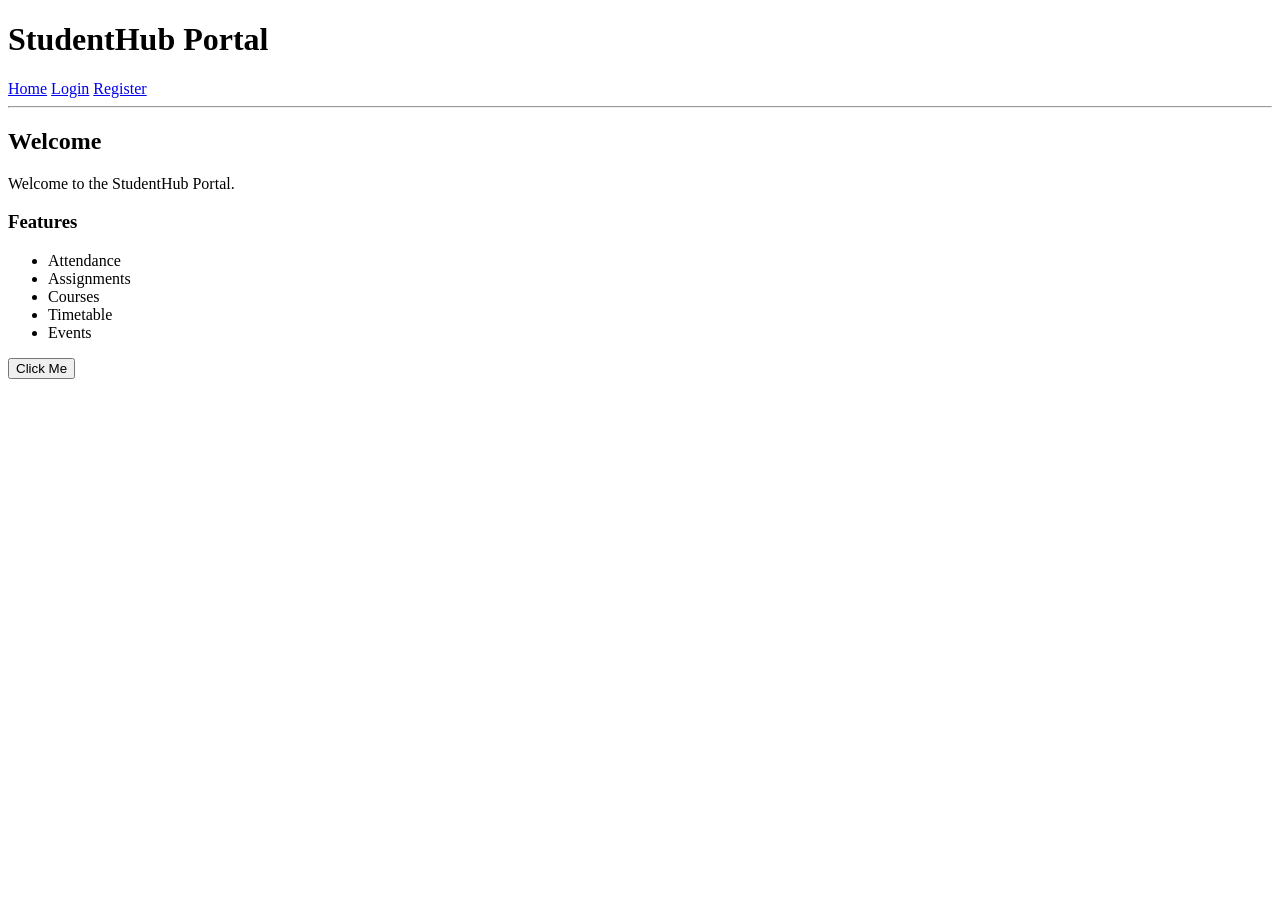
==== pages/index.html @ 300df367 "Add StudentHub project files" ====
<!DOCTYPE html>
<html>
<head>
    <title>StudentHub</title>
    <link rel="stylesheet" href="style.css">
</head>
<body>

<h1>StudentHub Portal</h1>

<nav>
    <a href="index.html">Home</a>
    <a href="login.html">Login</a>
    <a href="register.html">Register</a>
</nav>

<hr>

<h2>Welcome</h2>

<p>Welcome to the StudentHub Portal.</p>

<h3>Features</h3>

<ul>
    <li>Attendance</li>
    <li>Assignments</li>
    <li>Courses</li>
    <li>Timetable</li>
    <li>Events</li>
</ul>

<button onclick="showMessage()">Click Me</button>

<script src="script.js"></script>

</body>
</html>
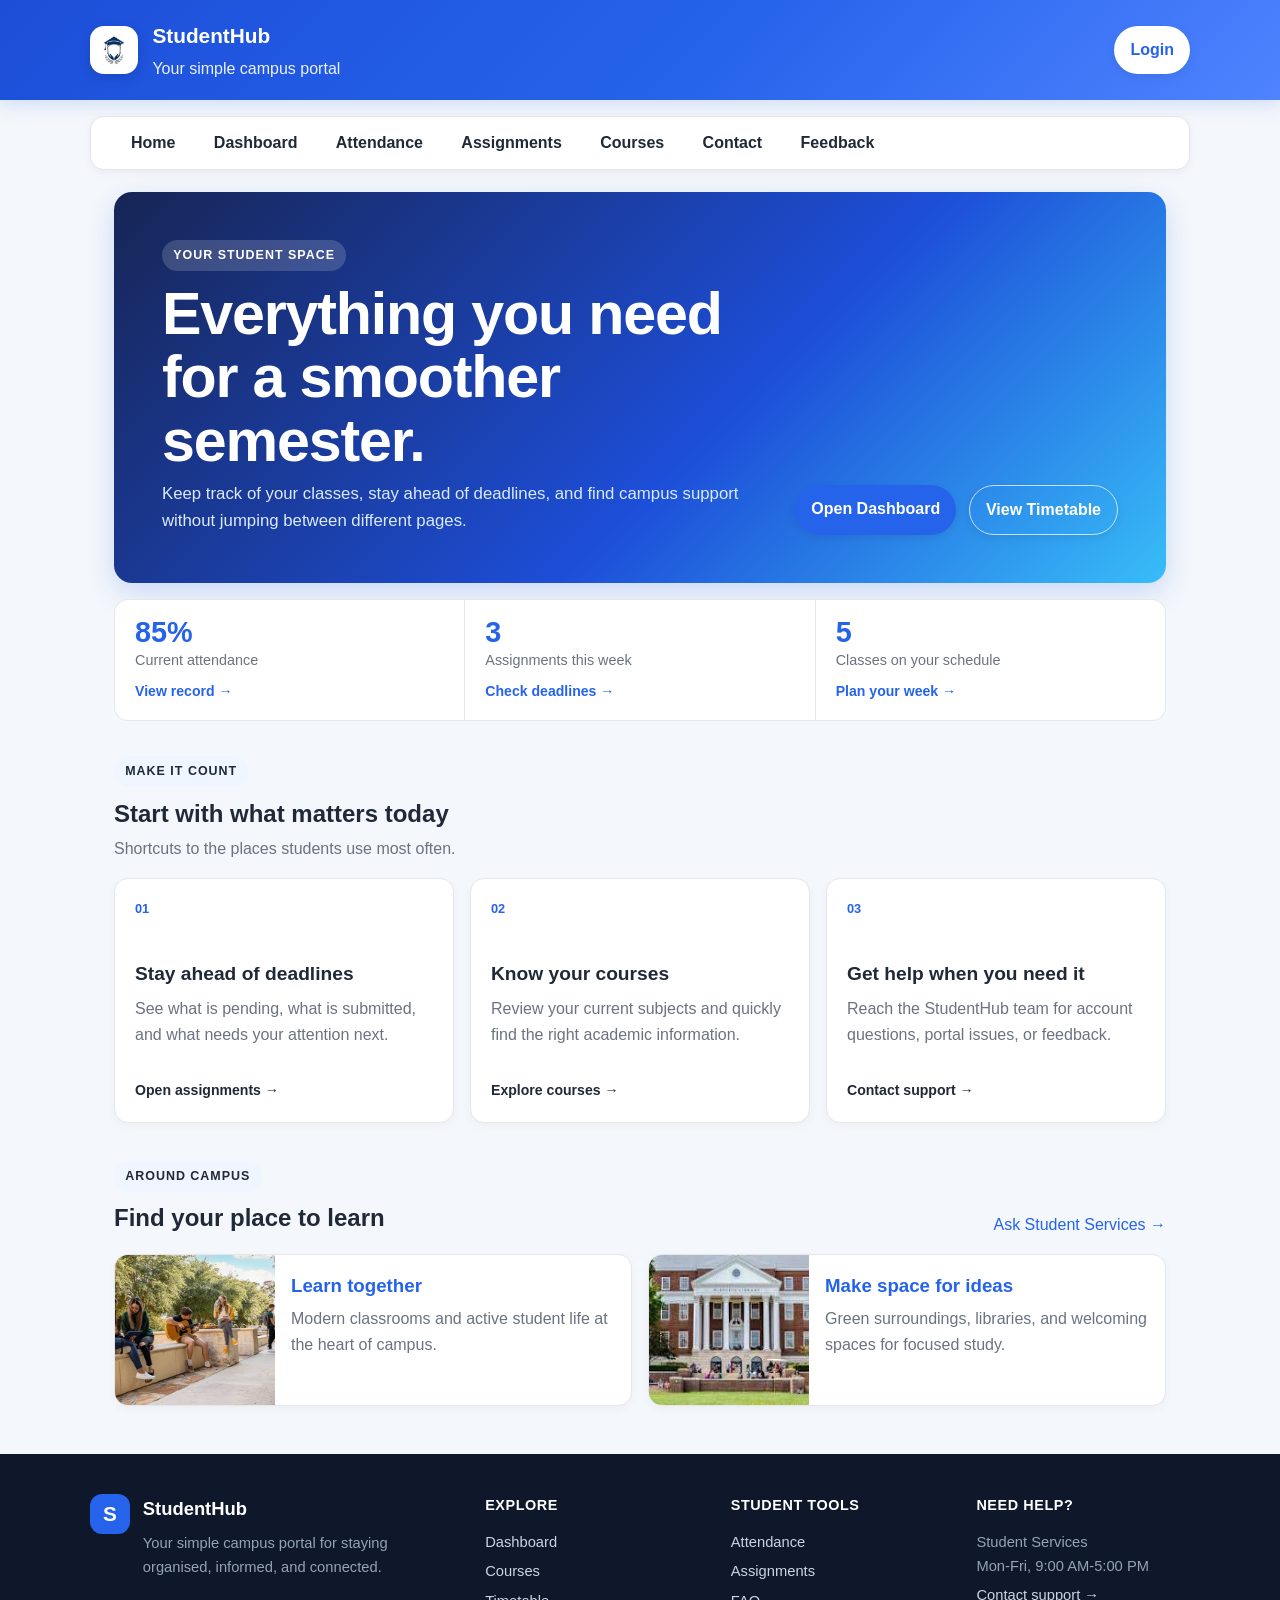
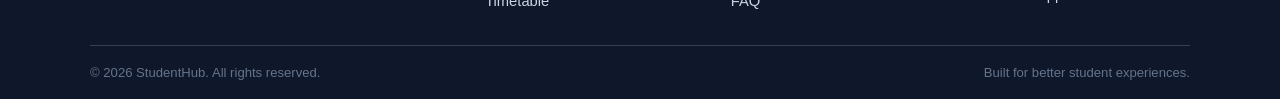
==== commit 059d47d0: "Initial commit" ====
--- a/pages/index.html
+++ b/pages/index.html
@@ -1,38 +1,136 @@
 <!DOCTYPE html>
-<html>
+<html lang="en">
 <head>
+    <meta charset="UTF-8">
+    <meta name="viewport" content="width=device-width, initial-scale=1.0">
     <title>StudentHub</title>
-    <link rel="stylesheet" href="style.css">
+    <link rel="stylesheet" href="../css/style.css">
 </head>
 <body>
+    <header class="hero">
+        <div class="hero-inner">
+            <div class="brand">
+                <img class="logo" src="../images/logo.png" alt="StudentHub logo">
+                <div>
+                    <h1>StudentHub</h1>
+                    <p>Your simple campus portal</p>
+                </div>
+            </div>
+            <a class="btn" href="login.html">Login</a>
+        </div>
+    </header>
 
-<h1>StudentHub Portal</h1>
+    <nav class="top-nav">
+        <a href="index.html">Home</a>
+        <a href="dashboard.html">Dashboard</a>
+        <a href="attendance.html">Attendance</a>
+        <a href="assignments.html">Assignments</a>
+        <a href="courses.htm">Courses</a>
+        <a href="contact.html">Contact</a>
+        <a href="feedback.html">Feedback</a>
+    </nav>
 
-<nav>
-    <a href="index.html">Home</a>
-    <a href="login.html">Login</a>
-    <a href="register.html">Register</a>
-</nav>
+    <main class="container home-page">
+        <section class="home-hero">
+            <div class="home-hero-copy">
+                <span class="eyebrow">Your student space</span>
+                <h2>Everything you need for a smoother semester.</h2>
+                <p>Keep track of your classes, stay ahead of deadlines, and find campus support without jumping between different pages.</p>
+            </div>
+            <div class="actions">
+                <a class="btn primary" href="dashboard.html">Open Dashboard</a>
+                <a class="btn secondary" href="timetable.html">View Timetable</a>
+            </div>
+        </section>
 
-<hr>
+        <section class="home-stats" aria-label="Student overview">
+            <div><strong>85%</strong><span>Current attendance</span><a href="attendance.html">View record &rarr;</a></div>
+            <div><strong>3</strong><span>Assignments this week</span><a href="assignments.html">Check deadlines &rarr;</a></div>
+            <div><strong>5</strong><span>Classes on your schedule</span><a href="timetable.html">Plan your week &rarr;</a></div>
+        </section>
 
-<h2>Welcome</h2>
+        <section class="home-section">
+            <div class="home-section-heading">
+                <div>
+                    <span class="eyebrow">Make it count</span>
+                    <h2>Start with what matters today</h2>
+                    <p>Shortcuts to the places students use most often.</p>
+                </div>
+            </div>
+            <div class="home-actions-grid">
+                <a class="action-card" href="assignments.html">
+                    <span class="action-number">01</span>
+                    <h3>Stay ahead of deadlines</h3>
+                    <p>See what is pending, what is submitted, and what needs your attention next.</p>
+                    <span class="action-link">Open assignments &rarr;</span>
+                </a>
+                <a class="action-card" href="courses.htm">
+                    <span class="action-number">02</span>
+                    <h3>Know your courses</h3>
+                    <p>Review your current subjects and quickly find the right academic information.</p>
+                    <span class="action-link">Explore courses &rarr;</span>
+                </a>
+                <a class="action-card" href="contact.html">
+                    <span class="action-number">03</span>
+                    <h3>Get help when you need it</h3>
+                    <p>Reach the StudentHub team for account questions, portal issues, or feedback.</p>
+                    <span class="action-link">Contact support &rarr;</span>
+                </a>
+            </div>
+        </section>
 
-<p>Welcome to the StudentHub Portal.</p>
+        <section class="home-section campus-section">
+            <div class="home-section-heading">
+                <div>
+                    <span class="eyebrow">Around campus</span>
+                    <h2>Find your place to learn</h2>
+                </div>
+                <a href="contact.html">Ask Student Services &rarr;</a>
+            </div>
+            <div class="campus-grid">
+                <article class="campus-card">
+                    <img src="../images/campus2.png" alt="Students studying on campus">
+                    <div><h3>Learn together</h3><p>Modern classrooms and active student life at the heart of campus.</p></div>
+                </article>
+                <article class="campus-card">
+                    <img src="../images/campus1.png" alt="Green campus surroundings">
+                    <div><h3>Make space for ideas</h3><p>Green surroundings, libraries, and welcoming spaces for focused study.</p></div>
+                </article>
+            </div>
+        </section>
+    </main>
 
-<h3>Features</h3>
-
-<ul>
-    <li>Attendance</li>
-    <li>Assignments</li>
-    <li>Courses</li>
-    <li>Timetable</li>
-    <li>Events</li>
-</ul>
-
-<button onclick="showMessage()">Click Me</button>
-
-<script src="script.js"></script>
-
+    <footer class="site-footer">
+        <div class="footer-inner">
+            <div class="footer-brand">
+                <div class="footer-logo">S</div>
+                <div>
+                    <h2>StudentHub</h2>
+                    <p>Your simple campus portal for staying organised, informed, and connected.</p>
+                </div>
+            </div>
+            <div class="footer-column">
+                <h3>Explore</h3>
+                <a href="dashboard.html">Dashboard</a>
+                <a href="courses.htm">Courses</a>
+                <a href="timetable.html">Timetable</a>
+            </div>
+            <div class="footer-column">
+                <h3>Student tools</h3>
+                <a href="attendance.html">Attendance</a>
+                <a href="assignments.html">Assignments</a>
+                <a href="faq.html">FAQ</a>
+            </div>
+            <div class="footer-column">
+                <h3>Need help?</h3>
+                <p>Student Services<br>Mon-Fri, 9:00 AM-5:00 PM</p>
+                <a href="contact.html">Contact support &rarr;</a>
+            </div>
+        </div>
+        <div class="footer-bottom">
+            <span>&copy; 2026 StudentHub. All rights reserved.</span>
+            <span>Built for better student experiences.</span>
+        </div>
+    </footer>
 </body>
 </html>
--- a/css/style.css
+++ b/css/style.css
@@ -0,0 +1,1871 @@
+:root {
+    --bg: #f4f7fb;
+    --card: #ffffff;
+    --text: #1f2937;
+    --muted: #6b7280;
+    --primary: #2563eb;
+    --border: #e5e7eb;
+}
+
+* {
+    box-sizing: border-box;
+}
+
+body {
+    margin: 0;
+    font-family: "Segoe UI", Arial, sans-serif;
+    background: var(--bg);
+    color: var(--text);
+    line-height: 1.6;
+}
+
+a {
+    color: var(--primary);
+    text-decoration: none;
+}
+
+a:hover {
+    color: #1d4ed8;
+}
+
+.hero {
+    background: linear-gradient(135deg, #1d4ed8, #2563eb 55%, #4f83ff);
+    color: #fff;
+    padding: 1.2rem 1.5rem;
+    box-shadow: 0 4px 18px rgba(37, 99, 235, 0.18);
+}
+
+.hero-inner {
+    max-width: 1100px;
+    margin: 0 auto;
+    display: flex;
+    justify-content: space-between;
+    align-items: center;
+    gap: 1rem;
+}
+
+.brand {
+    display: flex;
+    align-items: center;
+    gap: 0.9rem;
+}
+
+.logo {
+    width: 48px;
+    height: 48px;
+    border-radius: 14px;
+    object-fit: cover;
+    box-shadow: 0 4px 12px rgba(0, 0, 0, 0.12);
+    background: #fff;
+    padding: 2px;
+}
+
+.hero h1 {
+    margin: 0;
+    font-size: 1.3rem;
+    color: #fff;
+}
+
+.hero p {
+    margin: 0.2rem 0 0;
+    color: #eaf2ff;
+}
+
+.btn {
+    display: inline-block;
+    padding: 0.7rem 1rem;
+    border-radius: 999px;
+    background: #fff;
+    color: var(--primary);
+    font-weight: 600;
+    box-shadow: 0 3px 8px rgba(0, 0, 0, 0.08);
+}
+
+.btn.primary {
+    background: var(--primary);
+    color: #fff;
+}
+
+.btn.secondary {
+    background: transparent;
+    color: #fff;
+    border: 1px solid rgba(255,255,255,0.7);
+}
+
+.top-nav {
+    max-width: 1100px;
+    margin: 1rem auto 0;
+    padding: 0 1.5rem;
+    display: flex;
+    flex-wrap: wrap;
+    gap: 0.4rem;
+    background: #fff;
+    border: 1px solid var(--border);
+    border-radius: 14px;
+    box-shadow: 0 3px 10px rgba(15, 23, 42, 0.05);
+}
+
+.top-nav a {
+    padding: 0.8rem 1rem;
+    color: var(--text);
+    font-weight: 600;
+    border-radius: 10px;
+    transition: all 0.2s ease;
+}
+
+.top-nav a:hover {
+    background: var(--primary);
+    color: #fff;
+}
+
+.container {
+    max-width: 1100px;
+    margin: 1rem auto 2rem;
+    padding: 0 1.5rem;
+}
+
+.intro,
+.page-card,
+.auth-card {
+    background: var(--card);
+    border: 1px solid var(--border);
+    border-radius: 16px;
+    box-shadow: 0 3px 10px rgba(15, 23, 42, 0.04);
+}
+
+.intro,
+.page-card {
+    padding: 1.2rem 1.3rem;
+    margin-bottom: 1rem;
+}
+
+.intro h2,
+.page-card h2,
+.auth-card h1 {
+    margin: 0 0 0.4rem;
+    color: var(--primary);
+}
+
+.intro p,
+.page-card p,
+.auth-card p,
+.card p,
+.info-list,
+details p {
+    color: var(--muted);
+}
+
+.actions,
+.auth-links {
+    display: flex;
+    gap: 0.8rem;
+    flex-wrap: wrap;
+}
+
+.grid,
+.card-grid {
+    display: grid;
+    grid-template-columns: repeat(3, minmax(0, 1fr));
+    gap: 1rem;
+}
+
+.card {
+    background: var(--card);
+    border: 1px solid var(--border);
+    border-radius: 14px;
+    padding: 1rem;
+    box-shadow: 0 3px 10px rgba(15, 23, 42, 0.04);
+}
+
+.card h3 {
+    margin-top: 0;
+    margin-bottom: 0.4rem;
+    color: var(--primary);
+}
+
+.image-card img {
+    width: 100%;
+    height: 180px;
+    object-fit: cover;
+    border-radius: 10px;
+    margin-bottom: 0.7rem;
+}
+
+.auth-body {
+    min-height: 100vh;
+    display: grid;
+    place-items: center;
+    padding: 1.5rem;
+    background: linear-gradient(135deg, #eef4ff, #f8fbff);
+}
+
+.auth-card {
+    width: min(100%, 430px);
+    padding: 1.5rem;
+}
+
+form label {
+    display: block;
+    margin-bottom: 0.35rem;
+    font-weight: 600;
+}
+
+input,
+select,
+textarea,
+button {
+    width: 100%;
+    padding: 0.8rem 0.9rem;
+    border: 1px solid var(--border);
+    border-radius: 10px;
+    font: inherit;
+    margin-bottom: 0.8rem;
+}
+
+button {
+    background: var(--primary);
+    color: #fff;
+    border: none;
+    cursor: pointer;
+    font-weight: 600;
+}
+
+button:hover {
+    opacity: 0.95;
+}
+
+table {
+    width: 100%;
+    border-collapse: collapse;
+}
+
+th,
+td {
+    padding: 0.75rem;
+    border-bottom: 1px solid var(--border);
+    text-align: left;
+}
+
+th {
+    color: var(--primary);
+}
+
+.status-pill {
+    display: inline-block;
+    padding: 0.3rem 0.6rem;
+    border-radius: 999px;
+    background: #eff6ff;
+    color: var(--primary);
+    font-size: 0.85rem;
+    margin-bottom: 0.8rem;
+}
+
+.info-list {
+    padding-left: 1.1rem;
+    margin: 0;
+}
+
+summary {
+    cursor: pointer;
+    font-weight: 600;
+    color: var(--text);
+}
+
+summary + p {
+    margin-top: 0.45rem;
+}
+
+.contact-list > div {
+    margin-bottom: 0.7rem;
+}
+
+.site-footer {
+    margin-top: 3rem;
+    padding: 2.5rem 1.5rem 1rem;
+    background: #0f172a;
+    color: #cbd5e1;
+}
+
+.footer-inner {
+    max-width: 1100px;
+    margin: 0 auto;
+    display: grid;
+    grid-template-columns: 1.7fr repeat(3, 1fr);
+    gap: 2rem;
+}
+
+.footer-brand {
+    display: flex;
+    align-items: flex-start;
+    gap: 0.8rem;
+}
+
+.footer-logo {
+    display: grid;
+    place-items: center;
+    flex: 0 0 40px;
+    width: 40px;
+    height: 40px;
+    border-radius: 12px;
+    background: #2563eb;
+    color: #fff;
+    font-size: 1.3rem;
+    font-weight: 800;
+}
+
+.footer-brand h2,
+.footer-column h3 {
+    margin: 0 0 0.55rem;
+    color: #fff;
+}
+
+.footer-brand h2 {
+    font-size: 1.15rem;
+}
+
+.footer-brand p,
+.footer-column p {
+    max-width: 260px;
+    margin: 0;
+    color: #94a3b8;
+    font-size: 0.92rem;
+}
+
+.footer-column {
+    display: flex;
+    flex-direction: column;
+    align-items: flex-start;
+    gap: 0.35rem;
+}
+
+.footer-column h3 {
+    font-size: 0.9rem;
+    letter-spacing: 0.04em;
+    text-transform: uppercase;
+}
+
+.footer-column a {
+    color: #cbd5e1;
+    font-size: 0.92rem;
+}
+
+.footer-column a:hover {
+    color: #fff;
+}
+
+.footer-bottom {
+    max-width: 1100px;
+    display: flex;
+    justify-content: space-between;
+    gap: 1rem;
+    margin: 2rem auto 0;
+    padding-top: 1rem;
+    border-top: 1px solid #334155;
+    color: #64748b;
+    font-size: 0.82rem;
+}
+
+.auth-footer {
+    width: min(100%, 1100px);
+    margin: 2rem auto 0;
+}
+
+@media (max-width: 768px) {
+    .hero-inner {
+        flex-direction: column;
+        align-items: flex-start;
+    }
+
+    .home-hero {
+        align-items: flex-start;
+        flex-direction: column;
+    }
+
+    .home-hero .actions {
+        width: 100%;
+    }
+
+    .home-hero .btn {
+        flex: 1 1 180px;
+        text-align: center;
+    }
+
+    .grid,
+    .card-grid,
+    .home-actions-grid {
+        grid-template-columns: 1fr;
+    }
+
+    .home-stats {
+        grid-template-columns: 1fr;
+    }
+
+    .home-section-heading {
+        align-items: flex-start;
+        flex-direction: column;
+    }
+}
+
+@media (max-width: 520px) {
+    .home-page {
+        padding: 0 1rem;
+    }
+
+    .home-hero {
+        padding: 1.35rem;
+    }
+
+    .home-hero h2 {
+        font-size: 2rem;
+    }
+
+    .home-hero .actions {
+        flex-direction: column;
+    }
+
+    .home-hero .btn {
+        flex-basis: auto;
+        width: 100%;
+    }
+
+    .campus-grid {
+        grid-template-columns: 1fr;
+    }
+
+    .campus-card {
+        grid-template-columns: 110px 1fr;
+    }
+}
+
+.skip-link {
+    position: absolute;
+    left: -9999px;
+}
+
+.skip-link:focus {
+    left: 1rem;
+    top: 1rem;
+    background: #fff;
+    padding: 0.5rem;
+    border-radius: 8px;
+}
+
+.breadcrumb {
+    font-size: 0.95rem;
+    color: var(--muted);
+    padding-left: 1.25rem;
+}
+
+.auth-page {
+    min-height: 100vh;
+    display: flex;
+    flex-direction: column;
+    justify-content: center;
+    align-items: center;
+    padding: 2rem 1rem;
+}
+
+.auth-page h1,
+.auth-page h2 {
+    text-align: center;
+    margin-bottom: 0.5rem;
+}
+
+.login-crd {
+    width: 100%;
+    max-width: 440px;
+    background: var(--card);
+    padding: 1.25rem;
+    border: 1px solid var(--border);
+    border-radius: 14px;
+    box-shadow: 0 4px 12px rgba(15, 23, 42, 0.04);
+    margin: 1rem 0;
+}
+
+.links {
+    display: flex;
+    justify-content: center;
+    gap: 1rem;
+    margin-top: 0.75rem;
+}
+
+.eyebrow {
+    display: inline-block;
+    padding: 0.35rem 0.7rem;
+    border-radius: 999px;
+    background: #eff6ff;
+    color: var(--primary-dark);
+    font-size: 0.78rem;
+    font-weight: 700;
+    letter-spacing: 0.08em;
+    text-transform: uppercase;
+}
+
+.page-intro {
+    margin-bottom: 1rem;
+}
+
+.page-intro h2 {
+    margin: 0.4rem 0 0.4rem;
+}
+
+.content-card,
+.info-card {
+    background: #f8fbff;
+    border: 1px solid var(--border);
+    border-radius: 14px;
+    padding: 1rem 1.1rem;
+    margin-top: 1rem;
+}
+
+.faq-item {
+    border-bottom: 1px solid var(--border);
+    padding: 0.7rem 0;
+}
+
+.faq-item:last-child {
+    border-bottom: 0;
+}
+
+.faq-item summary {
+    cursor: pointer;
+    font-weight: 600;
+    color: var(--primary-dark);
+}
+
+.faq-item[open] summary {
+    margin-bottom: 0.35rem;
+}
+
+.faq-answer {
+    color: var(--muted);
+    margin: 0;
+}
+
+.info-list {
+    padding-left: 1rem;
+    color: var(--muted);
+}
+
+.styled-form {
+    display: grid;
+    gap: 0.8rem;
+}
+
+.form-grid {
+    display: grid;
+    grid-template-columns: repeat(2, minmax(0, 1fr));
+    gap: 0.85rem;
+}
+
+.styled-form label {
+    display: grid;
+    gap: 0.35rem;
+    font-weight: 600;
+    color: var(--text);
+}
+
+.styled-form textarea {
+    min-height: 120px;
+    resize: vertical;
+}
+
+.contact-grid {
+    display: grid;
+    grid-template-columns: 1.05fr 0.95fr;
+    gap: 1rem;
+}
+
+.contact-list {
+    display: grid;
+    gap: 0.7rem;
+}
+
+.contact-list div {
+    background: var(--card);
+    border: 1px solid var(--border);
+    border-radius: 12px;
+    padding: 0.75rem;
+}
+
+.status-pill {
+    display: inline-block;
+    margin-bottom: 0.6rem;
+    padding: 0.3rem 0.6rem;
+    border-radius: 999px;
+    background: #eff6ff;
+    color: var(--primary);
+    font-size: 0.8rem;
+    font-weight: 700;
+}
+
+@media (max-width: 768px) {
+    .page-layout {
+        flex-direction: column;
+    }
+
+    .side-nav {
+        width: 100%;
+    }
+
+    .form-grid,
+    .contact-grid {
+        grid-template-columns: 1fr;
+    }
+
+    .footer-inner {
+        grid-template-columns: repeat(2, minmax(0, 1fr));
+    }
+}
+
+@media (max-width: 520px) {
+    .footer-inner {
+        grid-template-columns: 1fr;
+    }
+
+    .footer-bottom {
+        align-items: flex-start;
+        flex-direction: column;
+    }
+}
+
+.faq-hero {
+    display: flex;
+    justify-content: space-between;
+    align-items: end;
+    gap: 2rem;
+    margin-bottom: 1rem;
+    padding: 2rem;
+    border-radius: 16px;
+    background: linear-gradient(135deg, #172554, #2563eb 62%, #38bdf8);
+    color: #fff;
+    box-shadow: 0 8px 24px rgba(37, 99, 235, 0.18);
+}
+
+.faq-hero h2 {
+    max-width: 560px;
+    margin: 0.55rem 0 0.35rem;
+    font-size: clamp(1.8rem, 4vw, 3rem);
+    line-height: 1.1;
+}
+
+.faq-hero p {
+    max-width: 600px;
+    margin: 0;
+    color: #dbeafe;
+}
+
+.faq-hero .eyebrow,
+.support-banner .eyebrow {
+    background: rgba(255, 255, 255, 0.16);
+    color: #fff;
+}
+
+.faq-hero-note {
+    display: grid;
+    gap: 0.25rem;
+    min-width: 220px;
+    max-width: 270px;
+    padding: 1rem;
+    border-left: 2px solid #7dd3fc;
+}
+
+.faq-hero-note span {
+    color: #dbeafe;
+    font-size: 0.92rem;
+}
+
+.faq-hero-note a {
+    margin-top: 0.35rem;
+    color: #fff;
+    font-weight: 700;
+}
+
+.faq-topics {
+    display: grid;
+    grid-template-columns: repeat(4, minmax(0, 1fr));
+    gap: 0.75rem;
+    margin-bottom: 1rem;
+}
+
+.faq-topics a {
+    display: grid;
+    gap: 0.1rem;
+    padding: 1rem;
+    border: 1px solid var(--border);
+    border-radius: 12px;
+    background: var(--card);
+    color: var(--text);
+    transition: transform 0.2s ease, border-color 0.2s ease;
+}
+
+.faq-topics a:hover {
+    border-color: #93c5fd;
+    transform: translateY(-2px);
+}
+
+.topic-icon {
+    color: var(--primary);
+    font-size: 0.78rem;
+    font-weight: 800;
+}
+
+.faq-topics small {
+    color: var(--muted);
+}
+
+.faq-section {
+    margin-bottom: 1rem;
+}
+
+.section-heading {
+    display: flex;
+    justify-content: space-between;
+    align-items: end;
+    gap: 1rem;
+    padding-bottom: 0.75rem;
+    border-bottom: 1px solid var(--border);
+}
+
+.section-heading h2 {
+    margin-bottom: 0;
+}
+
+.section-heading p {
+    max-width: 320px;
+    margin: 0;
+    text-align: right;
+}
+
+.faq-item {
+    padding: 1rem 0;
+}
+
+.faq-item summary {
+    padding-right: 1.5rem;
+    color: var(--text);
+}
+
+.faq-answer {
+    max-width: 760px;
+    line-height: 1.7;
+}
+
+.support-banner {
+    display: flex;
+    justify-content: space-between;
+    align-items: center;
+    gap: 1rem;
+    padding: 1.5rem 2rem;
+    border-radius: 16px;
+    background: #2563eb;
+    color: #fff;
+}
+
+.support-banner h2 {
+    margin: 0.45rem 0 0.2rem;
+}
+
+.support-banner p {
+    margin: 0;
+    color: #dbeafe;
+}
+
+@media (max-width: 768px) {
+    .faq-hero,
+    .support-banner {
+        align-items: flex-start;
+        flex-direction: column;
+    }
+
+    .faq-hero {
+        padding: 1.5rem;
+    }
+
+    .faq-hero-note {
+        width: 100%;
+        max-width: none;
+    }
+
+    .faq-topics {
+        grid-template-columns: repeat(2, minmax(0, 1fr));
+    }
+
+    .section-heading {
+        align-items: flex-start;
+        flex-direction: column;
+        gap: 0.2rem;
+    }
+
+    .section-heading p {
+        text-align: left;
+    }
+}
+
+@media (max-width: 420px) {
+    .faq-topics {
+        grid-template-columns: 1fr;
+    }
+
+    .support-banner {
+        padding: 1.25rem;
+    }
+}
+
+.home-page {
+    margin-top: 1.4rem;
+}
+
+.home-hero {
+    display: flex;
+    justify-content: space-between;
+    align-items: end;
+    gap: 2rem;
+    padding: clamp(1.5rem, 4vw, 3rem);
+    border-radius: 18px;
+    background: linear-gradient(135deg, #172554, #1d4ed8 58%, #38bdf8);
+    color: #fff;
+    box-shadow: 0 10px 28px rgba(37, 99, 235, 0.2);
+}
+
+.home-hero-copy {
+    max-width: 670px;
+}
+
+.home-hero h2 {
+    margin: 0.65rem 0 0.5rem;
+    font-size: clamp(2rem, 5vw, 3.7rem);
+    line-height: 1.08;
+    letter-spacing: -0.02em;
+}
+
+.home-hero p {
+    max-width: 590px;
+    margin: 0;
+    color: #dbeafe;
+    font-size: 1.05rem;
+}
+
+.home-hero .eyebrow {
+    background: rgba(255, 255, 255, 0.16);
+    color: #fff;
+}
+
+.home-hero .actions {
+    flex: 0 0 auto;
+}
+
+.home-hero .btn.secondary {
+    color: #fff;
+}
+
+.home-stats {
+    display: grid;
+    grid-template-columns: repeat(3, minmax(0, 1fr));
+    gap: 1px;
+    margin: 1rem 0 2.2rem;
+    overflow: hidden;
+    border: 1px solid var(--border);
+    border-radius: 14px;
+    background: var(--border);
+}
+
+.home-stats > div {
+    display: grid;
+    gap: 0.15rem;
+    padding: 1.1rem 1.25rem;
+    background: var(--card);
+}
+
+.home-stats strong {
+    color: var(--primary);
+    font-size: 1.8rem;
+    line-height: 1;
+}
+
+.home-stats span {
+    color: var(--muted);
+    font-size: 0.9rem;
+}
+
+.home-stats a,
+.action-link {
+    margin-top: 0.35rem;
+    font-size: 0.88rem;
+    font-weight: 700;
+}
+
+.home-section {
+    margin-bottom: 2.2rem;
+}
+
+.home-section-heading {
+    display: flex;
+    justify-content: space-between;
+    align-items: end;
+    gap: 1rem;
+    margin-bottom: 1rem;
+}
+
+.home-section-heading h2 {
+    margin: 0.45rem 0 0;
+    color: var(--text);
+}
+
+.home-section-heading p {
+    margin: 0.2rem 0 0;
+    color: var(--muted);
+}
+
+.home-actions-grid,
+.campus-grid {
+    display: grid;
+    grid-template-columns: repeat(3, minmax(0, 1fr));
+    gap: 1rem;
+}
+
+.action-card,
+.campus-card {
+    border: 1px solid var(--border);
+    border-radius: 14px;
+    background: var(--card);
+    box-shadow: 0 3px 10px rgba(15, 23, 42, 0.04);
+}
+
+.action-card {
+    display: flex;
+    min-height: 245px;
+    flex-direction: column;
+    padding: 1.25rem;
+    color: var(--text);
+    transition: transform 0.2s ease, border-color 0.2s ease, box-shadow 0.2s ease;
+}
+
+.action-card:hover {
+    border-color: #93c5fd;
+    box-shadow: 0 8px 20px rgba(37, 99, 235, 0.1);
+    transform: translateY(-3px);
+}
+
+.action-number {
+    color: var(--primary);
+    font-size: 0.8rem;
+    font-weight: 800;
+}
+
+.action-card h3 {
+    margin: 2.5rem 0 0.4rem;
+    font-size: 1.2rem;
+}
+
+.action-card p {
+    margin: 0;
+    color: var(--muted);
+}
+
+.action-link {
+    margin-top: auto;
+}
+
+.campus-section {
+    padding-top: 0.2rem;
+}
+
+.campus-grid {
+    grid-template-columns: repeat(2, minmax(0, 1fr));
+}
+
+.campus-card {
+    display: grid;
+    grid-template-columns: 160px 1fr;
+    overflow: hidden;
+}
+
+.campus-card img {
+    width: 100%;
+    height: 100%;
+    min-height: 150px;
+    object-fit: cover;
+}
+
+.campus-card div {
+    padding: 1rem;
+}
+
+.campus-card h3 {
+    margin: 0 0 0.35rem;
+    color: var(--primary);
+}
+
+.campus-card p {
+    margin: 0;
+    color: var(--muted);
+}
+
+.dashboard-page {
+    margin-top: 1.4rem;
+}
+
+.dashboard-welcome {
+    display: flex;
+    justify-content: space-between;
+    align-items: center;
+    gap: 2rem;
+    padding: 2rem;
+    border-radius: 18px;
+    background: linear-gradient(135deg, #172554, #1d4ed8 58%, #38bdf8);
+    color: #fff;
+    box-shadow: 0 10px 28px rgba(37, 99, 235, 0.2);
+}
+
+.dashboard-welcome .eyebrow {
+    background: rgba(255, 255, 255, 0.16);
+    color: #fff;
+}
+
+.dashboard-welcome h2 {
+    margin: 0.6rem 0 0.35rem;
+    color: #fff;
+    font-size: clamp(1.9rem, 4vw, 3rem);
+    line-height: 1.1;
+}
+
+.dashboard-welcome p {
+    margin: 0;
+    color: #dbeafe;
+}
+
+.student-profile {
+    display: grid;
+    min-width: 205px;
+    gap: 0.15rem;
+    padding: 1rem 1.15rem;
+    border-left: 2px solid #7dd3fc;
+}
+
+.student-profile span {
+    color: #dbeafe;
+    font-size: 0.9rem;
+}
+
+.dashboard-metrics {
+    display: grid;
+    grid-template-columns: repeat(3, minmax(0, 1fr));
+    gap: 1rem;
+    margin: 1rem 0 2rem;
+}
+
+.metric-card {
+    display: grid;
+    gap: 0.2rem;
+    padding: 1.25rem;
+    border: 1px solid var(--border);
+    border-radius: 14px;
+    background: var(--card);
+    color: var(--text);
+    box-shadow: 0 3px 10px rgba(15, 23, 42, 0.04);
+    transition: transform 0.2s ease, border-color 0.2s ease;
+}
+
+.metric-card:hover {
+    border-color: #93c5fd;
+    transform: translateY(-2px);
+}
+
+.metric-label {
+    color: var(--muted);
+    font-size: 0.9rem;
+}
+
+.metric-card strong {
+    color: var(--primary);
+    font-size: 2rem;
+    line-height: 1.1;
+}
+
+.metric-note {
+    color: var(--primary);
+    font-size: 0.86rem;
+    font-weight: 700;
+}
+
+.dashboard-grid {
+    display: grid;
+    grid-template-columns: 1.15fr 0.85fr;
+    gap: 1rem;
+}
+
+.dashboard-priority,
+.dashboard-snapshot {
+    margin-bottom: 0;
+}
+
+.dashboard-priority h2,
+.dashboard-snapshot h2 {
+    margin-top: 0.45rem;
+}
+
+.dashboard-priority .section-heading {
+    margin-bottom: 0.35rem;
+}
+
+.priority-item {
+    display: grid;
+    grid-template-columns: 34px 1fr auto;
+    align-items: center;
+    gap: 0.8rem;
+    padding: 1rem 0;
+    border-bottom: 1px solid var(--border);
+    color: var(--text);
+}
+
+.priority-item:last-child {
+    border-bottom: 0;
+}
+
+.priority-item > span:nth-child(2) {
+    display: grid;
+    gap: 0.15rem;
+}
+
+.priority-icon {
+    display: grid;
+    place-items: center;
+    width: 32px;
+    height: 32px;
+    border-radius: 10px;
+    background: #eff6ff;
+    color: var(--primary);
+    font-size: 0.78rem;
+    font-weight: 800;
+}
+
+.priority-item small {
+    color: var(--muted);
+}
+
+.priority-arrow {
+    color: var(--primary);
+    font-size: 1.2rem;
+}
+
+.dashboard-snapshot table {
+    margin: 1rem 0;
+}
+
+.table-status {
+    display: inline-block;
+    padding: 0.25rem 0.55rem;
+    border-radius: 999px;
+    font-size: 0.8rem;
+    font-weight: 700;
+}
+
+.table-status.good {
+    background: #eff6ff;
+    color: #2563eb;
+}
+
+.table-status.pending {
+    background: #eff6ff;
+    color: #2563eb;
+}
+
+.table-status.info {
+    background: #eff6ff;
+    color: var(--primary);
+}
+
+.text-link {
+    font-size: 0.9rem;
+    font-weight: 700;
+}
+
+.attendance-page {
+    margin-top: 1.4rem;
+}
+
+.attendance-welcome {
+    display: flex;
+    justify-content: space-between;
+    align-items: center;
+    gap: 2rem;
+    padding: 2rem;
+    border-radius: 18px;
+    background: linear-gradient(135deg, #172554, #2563eb 58%, #38bdf8);
+    color: #fff;
+    box-shadow: 0 10px 28px rgba(15, 118, 110, 0.18);
+}
+
+.attendance-welcome .eyebrow {
+    background: rgba(255, 255, 255, 0.16);
+    color: #fff;
+}
+
+.attendance-welcome h2 {
+    margin: 0.6rem 0 0.35rem;
+    color: #fff;
+    font-size: clamp(1.9rem, 4vw, 3rem);
+    line-height: 1.1;
+}
+
+.attendance-welcome p {
+    max-width: 620px;
+    margin: 0;
+    color: #dbeafe;
+}
+
+.attendance-score {
+    display: grid;
+    min-width: 180px;
+    gap: 0.1rem;
+    padding: 1rem 1.25rem;
+    border-left: 2px solid #7dd3fc;
+}
+
+.attendance-score strong {
+    font-size: 3rem;
+    line-height: 1;
+}
+
+.attendance-score span {
+    color: #dbeafe;
+    font-size: 0.9rem;
+}
+
+.attendance-summary {
+    display: grid;
+    grid-template-columns: repeat(3, minmax(0, 1fr));
+    gap: 1rem;
+    margin: 1rem 0 2.2rem;
+}
+
+.attendance-summary div {
+    display: grid;
+    gap: 0.15rem;
+    padding: 1rem 1.25rem;
+    border: 1px solid var(--border);
+    border-radius: 14px;
+    background: var(--card);
+}
+
+.attendance-summary strong {
+    color: #2563eb;
+    font-size: 1.8rem;
+    line-height: 1;
+}
+
+.attendance-summary span,
+.attendance-card p {
+    color: var(--muted);
+    font-size: 0.9rem;
+}
+
+.attendance-subjects {
+    margin-bottom: 2rem;
+}
+
+.attendance-cards {
+    display: grid;
+    grid-template-columns: repeat(3, minmax(0, 1fr));
+    gap: 1rem;
+}
+
+.attendance-card {
+    padding: 1.15rem;
+    border: 1px solid var(--border);
+    border-radius: 14px;
+    background: var(--card);
+    box-shadow: 0 3px 10px rgba(15, 23, 42, 0.04);
+}
+
+.attendance-card-top {
+    display: flex;
+    justify-content: space-between;
+    align-items: start;
+    gap: 0.75rem;
+    font-weight: 700;
+}
+
+.attendance-card-top strong {
+    color: #2563eb;
+    font-size: 1.25rem;
+}
+
+.progress-track {
+    height: 8px;
+    margin: 1rem 0 0.65rem;
+    overflow: hidden;
+    border-radius: 999px;
+    background: #dbeafe;
+}
+
+.progress-track span {
+    display: block;
+    height: 100%;
+    border-radius: inherit;
+    background: #2563eb;
+}
+
+.attendance-card p {
+    margin: 0 0 0.6rem;
+}
+
+.attendance-card a,
+.attendance-table-card > .section-heading a,
+.attendance-tip a {
+    font-size: 0.88rem;
+    font-weight: 700;
+}
+
+.attendance-table-card .section-heading {
+    margin-bottom: 0.8rem;
+}
+
+.table-wrap {
+    overflow-x: auto;
+}
+
+.table-wrap table {
+    min-width: 600px;
+}
+
+.attendance-tip {
+    display: flex;
+    align-items: center;
+    gap: 0.8rem;
+    margin-top: 1rem;
+    padding: 1rem 1.25rem;
+    border-left: 4px solid #38bdf8;
+    border-radius: 10px;
+    background: #eff6ff;
+    color: #172554;
+}
+
+.attendance-tip span {
+    flex: 1;
+    color: #2563eb;
+    font-size: 0.9rem;
+}
+
+.courses-page {
+    margin-top: 1.4rem;
+}
+
+.courses-welcome {
+    display: flex;
+    justify-content: space-between;
+    align-items: center;
+    gap: 2rem;
+    padding: 2rem;
+    border-radius: 18px;
+    background: linear-gradient(135deg, #172554, #2563eb 58%, #38bdf8);
+    color: #fff;
+    box-shadow: 0 10px 28px rgba(194, 65, 12, 0.18);
+}
+
+.courses-welcome .eyebrow {
+    background: rgba(255, 255, 255, 0.16);
+    color: #fff;
+}
+
+.courses-welcome h2 {
+    max-width: 650px;
+    margin: 0.6rem 0 0.35rem;
+    color: #fff;
+    font-size: clamp(1.9rem, 4vw, 3rem);
+    line-height: 1.1;
+}
+
+.courses-welcome p {
+    max-width: 650px;
+    margin: 0;
+    color: #dbeafe;
+}
+
+.courses-count {
+    display: grid;
+    min-width: 170px;
+    gap: 0.1rem;
+    padding: 1rem 1.25rem;
+    border-left: 2px solid #7dd3fc;
+}
+
+.courses-count strong {
+    font-size: 3rem;
+    line-height: 1;
+}
+
+.courses-count span {
+    color: #dbeafe;
+    font-size: 0.9rem;
+}
+
+.course-summary {
+    display: grid;
+    grid-template-columns: repeat(3, minmax(0, 1fr));
+    gap: 1rem;
+    margin: 1rem 0 2.2rem;
+}
+
+.course-summary div {
+    display: grid;
+    gap: 0.15rem;
+    padding: 1rem 1.25rem;
+    border: 1px solid var(--border);
+    border-radius: 14px;
+    background: var(--card);
+}
+
+.course-summary strong {
+    color: #2563eb;
+    font-size: 1.8rem;
+    line-height: 1;
+}
+
+.course-summary span {
+    color: var(--muted);
+    font-size: 0.9rem;
+}
+
+.courses-section {
+    margin-bottom: 2rem;
+}
+
+.course-cards {
+    display: grid;
+    grid-template-columns: repeat(3, minmax(0, 1fr));
+    gap: 1rem;
+}
+
+.course-card {
+    display: flex;
+    min-height: 310px;
+    flex-direction: column;
+    padding: 1.25rem;
+    border: 1px solid var(--border);
+    border-radius: 14px;
+    background: var(--card);
+    box-shadow: 0 3px 10px rgba(15, 23, 42, 0.04);
+}
+
+.course-card-top,
+.course-detail,
+.course-footer {
+    display: flex;
+    justify-content: space-between;
+    gap: 0.7rem;
+}
+
+.course-code {
+    color: #2563eb;
+    font-size: 0.8rem;
+    font-weight: 800;
+    letter-spacing: 0.06em;
+}
+
+.course-status {
+    padding: 0.2rem 0.5rem;
+    border-radius: 999px;
+    background: #eff6ff;
+    color: #2563eb;
+    font-size: 0.75rem;
+    font-weight: 700;
+}
+
+.course-card h3 {
+    margin: 2rem 0 0.45rem;
+    color: var(--text);
+    font-size: 1.25rem;
+}
+
+.course-card p {
+    margin: 0;
+    color: var(--muted);
+}
+
+.course-detail {
+    align-items: center;
+    margin-top: auto;
+    color: var(--muted);
+    font-size: 0.88rem;
+}
+
+.course-detail strong {
+    color: #2563eb;
+    font-size: 1.1rem;
+}
+
+.course-progress {
+    height: 7px;
+    margin: 0.55rem 0 0.8rem;
+    overflow: hidden;
+    border-radius: 999px;
+    background: #dbeafe;
+}
+
+.course-progress span {
+    display: block;
+    height: 100%;
+    border-radius: inherit;
+    background: #2563eb;
+}
+
+.assignments-page {
+    margin-top: 1.4rem;
+}
+
+.assignments-welcome {
+    display: flex;
+    justify-content: space-between;
+    align-items: center;
+    gap: 2rem;
+    padding: 2rem;
+    border-radius: 18px;
+    background: linear-gradient(135deg, #172554, #2563eb 58%, #38bdf8);
+    color: #fff;
+    box-shadow: 0 10px 28px rgba(37, 99, 235, 0.18);
+}
+
+.assignments-welcome .eyebrow {
+    background: rgba(255, 255, 255, 0.16);
+    color: #fff;
+}
+
+.assignments-welcome h2 {
+    max-width: 650px;
+    margin: 0.6rem 0 0.35rem;
+    color: #fff;
+    font-size: clamp(1.9rem, 4vw, 3rem);
+    line-height: 1.1;
+}
+
+.assignments-welcome p {
+    max-width: 650px;
+    margin: 0;
+    color: #dbeafe;
+}
+
+.assignment-count {
+    display: grid;
+    min-width: 190px;
+    gap: 0.1rem;
+    padding: 1rem 1.25rem;
+    border-left: 2px solid #7dd3fc;
+}
+
+.assignment-count strong {
+    font-size: 3rem;
+    line-height: 1;
+}
+
+.assignment-count span {
+    color: #dbeafe;
+    font-size: 0.9rem;
+}
+
+.assignment-summary {
+    display: grid;
+    grid-template-columns: repeat(3, minmax(0, 1fr));
+    gap: 1rem;
+    margin: 1rem 0 2.2rem;
+}
+
+.assignment-summary div {
+    display: grid;
+    gap: 0.15rem;
+    padding: 1rem 1.25rem;
+    border: 1px solid var(--border);
+    border-radius: 14px;
+    background: var(--card);
+}
+
+.assignment-summary strong {
+    color: var(--primary);
+    font-size: 1.8rem;
+    line-height: 1;
+}
+
+.assignment-summary span {
+    color: var(--muted);
+    font-size: 0.9rem;
+}
+
+.assignments-section {
+    margin-bottom: 2rem;
+}
+
+.assignment-cards {
+    display: grid;
+    grid-template-columns: repeat(3, minmax(0, 1fr));
+    gap: 1rem;
+}
+
+.assignment-card {
+    display: flex;
+    min-height: 290px;
+    flex-direction: column;
+    padding: 1.25rem;
+    border: 1px solid var(--border);
+    border-radius: 14px;
+    background: var(--card);
+    box-shadow: 0 3px 10px rgba(15, 23, 42, 0.04);
+}
+
+.assignment-card-priority {
+    border-color: #93c5fd;
+    box-shadow: 0 6px 18px rgba(37, 99, 235, 0.1);
+}
+
+.assignment-card-top,
+.assignment-meta {
+    display: flex;
+    justify-content: space-between;
+    align-items: start;
+    gap: 0.7rem;
+}
+
+.assignment-code {
+    color: var(--primary);
+    font-size: 0.8rem;
+    font-weight: 800;
+    letter-spacing: 0.06em;
+}
+
+.assignment-card h3 {
+    margin: 2rem 0 0.45rem;
+    color: var(--text);
+    font-size: 1.25rem;
+}
+
+.assignment-card p {
+    margin: 0;
+    color: var(--muted);
+}
+
+.assignment-meta {
+    align-items: end;
+    margin-top: auto;
+    color: var(--muted);
+    font-size: 0.85rem;
+}
+
+.assignment-meta strong {
+    color: var(--primary);
+    text-align: right;
+}
+
+.assignment-card > a,
+.assignment-table-card > .section-heading a,
+.assignment-tip a {
+    margin-top: 0.8rem;
+    font-size: 0.86rem;
+    font-weight: 700;
+}
+
+.table-status.submitted {
+    background: #eff6ff;
+    color: var(--primary);
+}
+
+.assignment-table-card .section-heading {
+    margin-bottom: 0.8rem;
+}
+
+.assignment-tip {
+    display: flex;
+    align-items: center;
+    gap: 0.8rem;
+    margin-top: 1rem;
+    padding: 1rem 1.25rem;
+    border-left: 4px solid #38bdf8;
+    border-radius: 10px;
+    background: #eff6ff;
+    color: #172554;
+}
+
+.assignment-tip span {
+    flex: 1;
+    color: var(--primary);
+    font-size: 0.9rem;
+}
+
+@media (max-width: 768px) {
+    .assignments-welcome {
+        align-items: flex-start;
+        flex-direction: column;
+        padding: 1.5rem;
+    }
+
+    .assignment-count {
+        width: 100%;
+    }
+
+    .assignment-summary,
+    .assignment-cards {
+        grid-template-columns: 1fr;
+    }
+
+    .assignment-tip {
+        align-items: flex-start;
+        flex-direction: column;
+        gap: 0.25rem;
+    }
+}
+
+@media (max-width: 520px) {
+    .assignments-page {
+        padding: 0 1rem;
+    }
+
+    .assignments-welcome h2 {
+        font-size: 2rem;
+    }
+
+    .assignment-meta {
+        align-items: flex-start;
+        flex-direction: column;
+        gap: 0.2rem;
+    }
+
+    .assignment-meta strong {
+        text-align: left;
+    }
+}
+
+.course-footer {
+    align-items: end;
+    color: var(--muted);
+    font-size: 0.8rem;
+}
+
+.course-footer a,
+.course-table-card > .section-heading a {
+    flex: 0 0 auto;
+    font-size: 0.86rem;
+    font-weight: 700;
+}
+
+.course-table-card .section-heading {
+    margin-bottom: 0.8rem;
+}
+
+@media (max-width: 768px) {
+    .courses-welcome {
+        align-items: flex-start;
+        flex-direction: column;
+        padding: 1.5rem;
+    }
+
+    .courses-count {
+        width: 100%;
+    }
+
+    .course-summary,
+    .course-cards {
+        grid-template-columns: 1fr;
+    }
+}
+
+@media (max-width: 520px) {
+    .courses-page {
+        padding: 0 1rem;
+    }
+
+    .courses-welcome h2 {
+        font-size: 2rem;
+    }
+
+    .course-footer {
+        align-items: flex-start;
+        flex-direction: column;
+        gap: 0.2rem;
+    }
+}
+
+@media (max-width: 768px) {
+    .attendance-welcome {
+        align-items: flex-start;
+        flex-direction: column;
+        padding: 1.5rem;
+    }
+
+    .attendance-score {
+        width: 100%;
+    }
+
+    .attendance-summary,
+    .attendance-cards {
+        grid-template-columns: 1fr;
+    }
+
+    .attendance-tip {
+        align-items: flex-start;
+        flex-direction: column;
+        gap: 0.25rem;
+    }
+}
+
+@media (max-width: 520px) {
+    .attendance-page {
+        padding: 0 1rem;
+    }
+
+    .attendance-welcome h2 {
+        font-size: 2rem;
+    }
+}
+
+@media (max-width: 768px) {
+    .dashboard-welcome {
+        align-items: flex-start;
+        flex-direction: column;
+        padding: 1.5rem;
+    }
+
+    .student-profile {
+        width: 100%;
+    }
+
+    .dashboard-metrics,
+    .dashboard-grid {
+        grid-template-columns: 1fr;
+    }
+}
+
+@media (max-width: 520px) {
+    .dashboard-page {
+        padding: 0 1rem;
+    }
+
+    .dashboard-welcome h2 {
+        font-size: 2rem;
+    }
+
+    .priority-item {
+        grid-template-columns: 32px 1fr;
+    }
+
+    .priority-arrow {
+        display: none;
+    }
+
+    .dashboard-snapshot {
+        overflow-x: auto;
+    }
+
+    .dashboard-snapshot table {
+        min-width: 340px;
+    }
+}
+
+@media (max-width: 768px) {
+    .home-stats,
+    .home-actions-grid {
+        grid-template-columns: 1fr;
+    }
+
+    .campus-grid {
+        grid-template-columns: 1fr;
+    }
+}
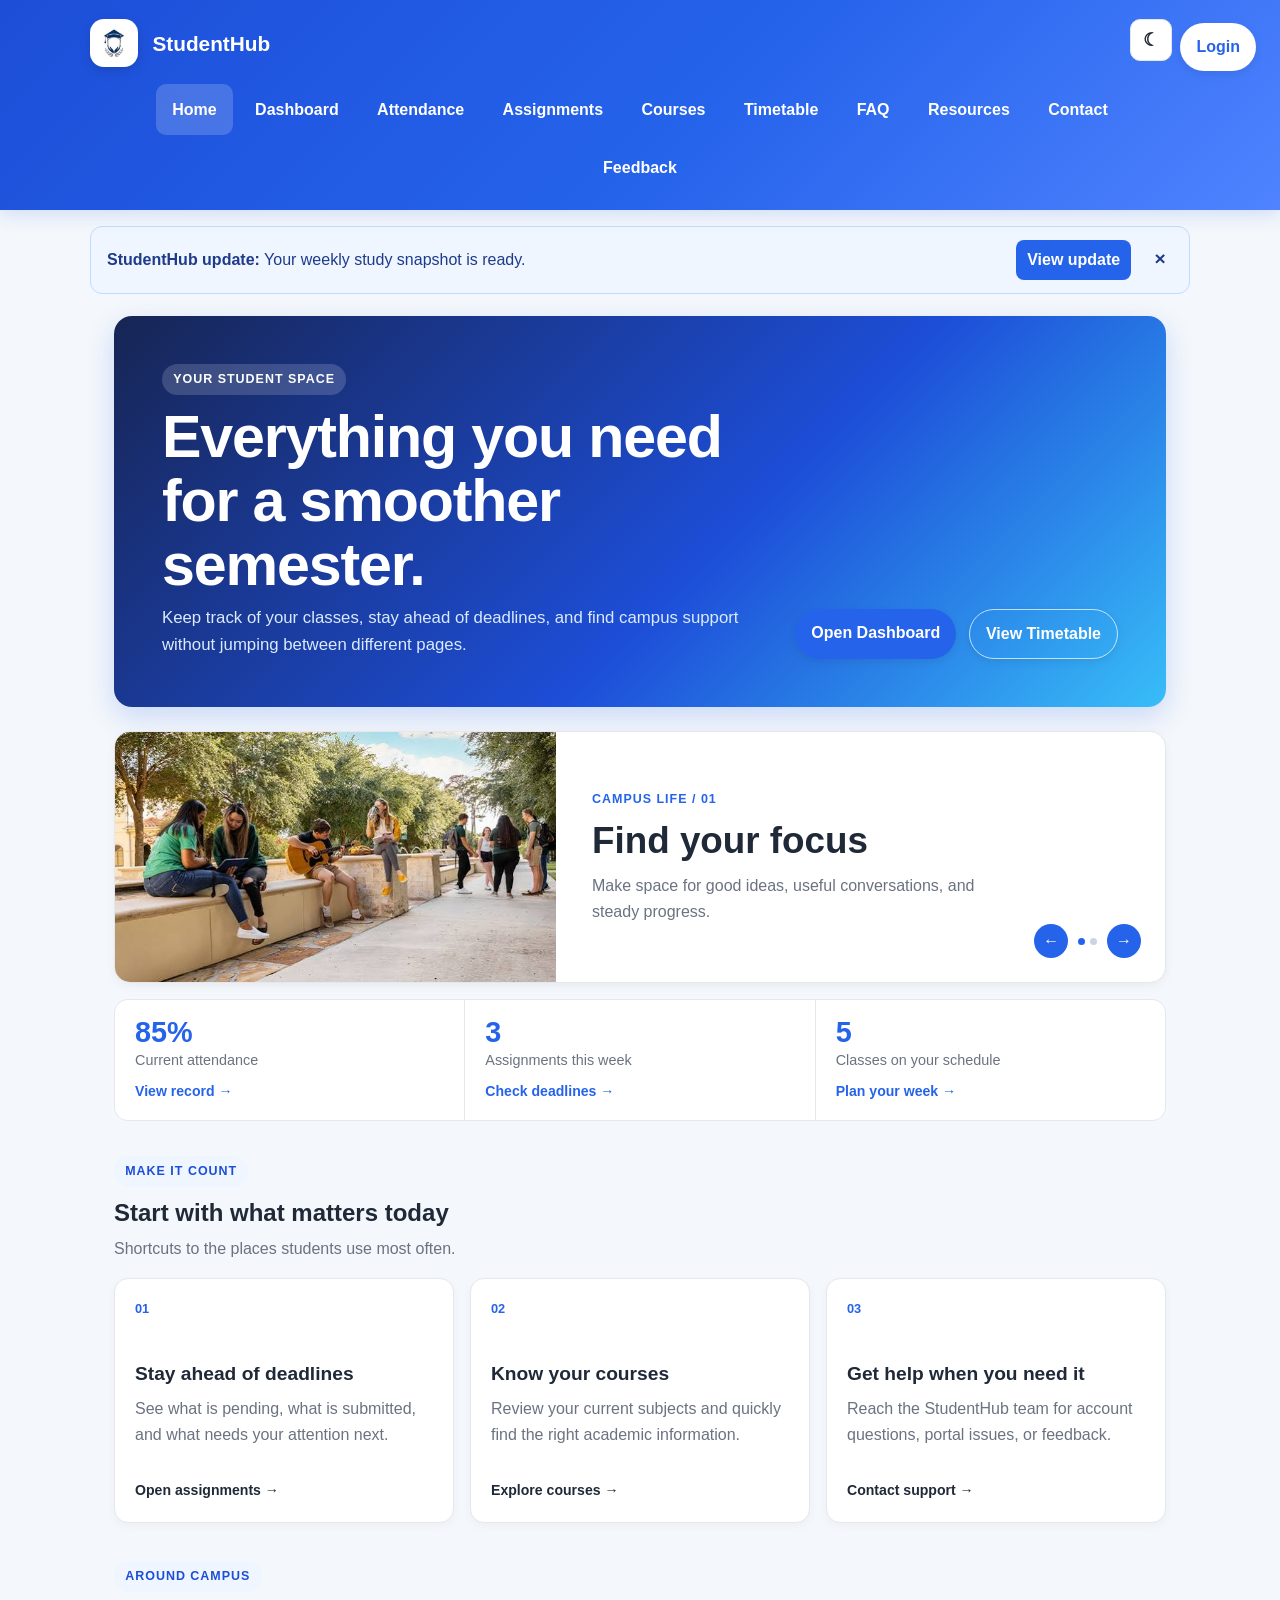
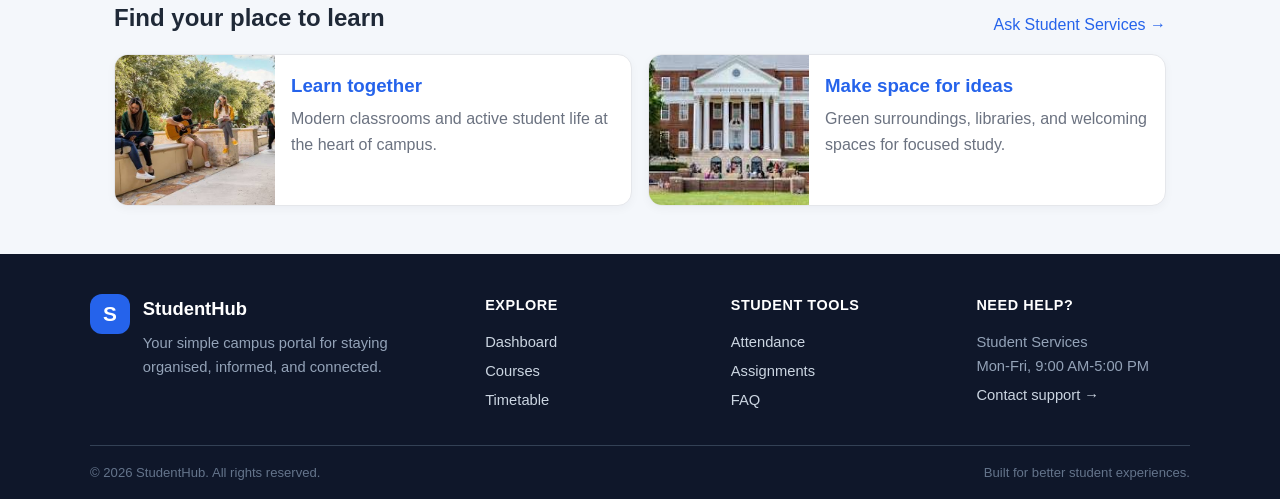
==== commit 2291a757: "Add StudentHub project files Add the student portal source, assets, and project documentation. Keep " ====
--- a/pages/index.html
+++ b/pages/index.html
@@ -13,7 +13,6 @@
                 <img class="logo" src="../images/logo.png" alt="StudentHub logo">
                 <div>
                     <h1>StudentHub</h1>
-                    <p>Your simple campus portal</p>
                 </div>
             </div>
             <a class="btn" href="login.html">Login</a>
@@ -132,5 +131,6 @@
             <span>Built for better student experiences.</span>
         </div>
     </footer>
+    <script src="../javascript/site.js" defer></script>
 </body>
 </html>
--- a/css/style.css
+++ b/css/style.css
@@ -4,7 +4,10 @@
     --text: #1f2937;
     --muted: #6b7280;
     --primary: #2563eb;
+    --primary-dark: #1d4ed8;
     --border: #e5e7eb;
+    --surface-soft: #f8fbff;
+    --shadow: 0 3px 10px rgba(15, 23, 42, 0.05);
 }
 
 * {
@@ -17,6 +20,7 @@
     background: var(--bg);
     color: var(--text);
     line-height: 1.6;
+    transition: background 0.25s ease, color 0.25s ease;
 }
 
 a {
@@ -29,15 +33,21 @@
 }
 
 .hero {
+    position: relative;
     background: linear-gradient(135deg, #1d4ed8, #2563eb 55%, #4f83ff);
     color: #fff;
     padding: 1.2rem 1.5rem;
     box-shadow: 0 4px 18px rgba(37, 99, 235, 0.18);
+}
+
+.hero.has-nav {
+    padding-bottom: 1rem;
 }
 
 .hero-inner {
     max-width: 1100px;
     margin: 0 auto;
+    padding-right: 11rem;
     display: flex;
     justify-content: space-between;
     align-items: center;
@@ -97,6 +107,7 @@
     margin: 1rem auto 0;
     padding: 0 1.5rem;
     display: flex;
+    justify-content: center;
     flex-wrap: wrap;
     gap: 0.4rem;
     background: #fff;
@@ -116,6 +127,359 @@
 .top-nav a:hover {
     background: var(--primary);
     color: #fff;
+}
+
+.hero .top-nav {
+    max-width: 1100px;
+    margin-top: 1rem;
+    border-color: transparent;
+    background: transparent;
+    box-shadow: none;
+}
+
+.hero .top-nav a {
+    color: #fff;
+}
+
+.hero .top-nav a[aria-current="page"],
+.hero .top-nav a:hover {
+    background: rgba(255, 255, 255, 0.18);
+    color: #fff;
+}
+
+.top-nav a[aria-current="page"] {
+    background: var(--primary);
+    color: #fff;
+}
+
+.site-tools {
+    display: flex;
+    align-items: center;
+    gap: 0.5rem;
+    margin-left: auto;
+}
+
+.hero .site-tools {
+    position: absolute;
+    top: 1.2rem;
+    right: 1.5rem;
+    flex: 0 0 auto;
+}
+
+.menu-toggle,
+.theme-toggle {
+    display: inline-grid;
+    place-items: center;
+    width: 42px;
+    height: 42px;
+    padding: 0;
+    border: 1px solid var(--border);
+    border-radius: 10px;
+    background: var(--card);
+    color: var(--text);
+    cursor: pointer;
+    font-size: 1.15rem;
+}
+
+.menu-toggle {
+    display: none;
+}
+
+.notification-banner {
+    display: flex;
+    align-items: center;
+    justify-content: flex-start;
+    gap: 1rem;
+    max-width: 1100px;
+    margin: 1rem auto 0;
+    padding: 0.8rem 1rem;
+    border: 1px solid #bfdbfe;
+    border-radius: 12px;
+    background: #eff6ff;
+    color: #1e3a8a;
+}
+
+.notification-banner p {
+    flex: 1 1 auto;
+    margin: 0;
+}
+
+.notification-banner button,
+.slider-control,
+.modal-close {
+    border: 0;
+    cursor: pointer;
+}
+
+.banner-dismiss {
+    width: auto;
+    padding: 0.2rem 0.45rem;
+    margin-bottom: 0;
+    background: transparent;
+    color: inherit;
+    font-size: 1.2rem;
+}
+
+.banner-action {
+    width: auto;
+    flex: 0 0 auto;
+    padding: 0.45rem 0.7rem;
+    margin-bottom: 0;
+    border-radius: 8px;
+    background: var(--primary);
+    color: #fff;
+    font-weight: 700;
+}
+
+.campus-slider {
+    position: relative;
+    overflow: hidden;
+    margin-top: 1.5rem;
+    border-radius: 16px;
+    border: 1px solid var(--border);
+    background: var(--card);
+    color: var(--text);
+    box-shadow: var(--shadow);
+}
+
+.slide {
+    display: none;
+    grid-template-columns: minmax(220px, 42%) 1fr;
+    min-height: 250px;
+}
+
+.slide.active {
+    display: grid;
+    animation: slide-in 0.35s ease;
+}
+
+.slide img {
+    display: block;
+    width: 100%;
+    height: 250px;
+    object-fit: cover;
+}
+
+.slide-copy {
+    display: flex;
+    flex-direction: column;
+    justify-content: center;
+    padding: 2rem 7rem 2rem 2.25rem;
+    max-width: 540px;
+}
+
+.slide-copy h2,
+.slide-copy p,
+.slide-kicker {
+    margin: 0;
+}
+
+.slide-kicker {
+    margin-bottom: 0.7rem;
+    color: var(--primary);
+    font-size: 0.78rem;
+    font-weight: 800;
+    letter-spacing: 0.08em;
+    text-transform: uppercase;
+}
+
+.slide-copy h2 {
+    font-size: clamp(1.6rem, 3vw, 2.3rem);
+    line-height: 1.1;
+}
+
+.slide-copy p {
+    margin-top: 0.75rem;
+    color: var(--muted);
+}
+
+.slider-controls {
+    position: absolute;
+    right: 1.5rem;
+    bottom: 1.5rem;
+    display: flex;
+    align-items: center;
+    gap: 0.4rem;
+}
+
+.slider-control {
+    width: 34px;
+    height: 34px;
+    padding: 0;
+    margin: 0;
+    border-radius: 50%;
+    background: var(--primary);
+    color: #fff;
+    font-size: 1rem;
+}
+
+.slider-dots {
+    display: flex;
+    gap: 0.35rem;
+    padding: 0 0.2rem;
+}
+
+.slider-dot {
+    width: 7px;
+    height: 7px;
+    padding: 0;
+    margin: 0;
+    border: 0;
+    border-radius: 50%;
+    background: #cbd5e1;
+    cursor: pointer;
+}
+
+.slider-dot.active {
+    background: var(--primary);
+}
+
+.modal-backdrop {
+    position: fixed;
+    inset: 0;
+    z-index: 20;
+    display: grid;
+    place-items: center;
+    padding: 1rem;
+    background: rgba(15, 23, 42, 0.58);
+}
+
+.modal-backdrop[hidden] {
+    display: none;
+}
+
+.modal {
+    width: min(100%, 480px);
+    padding: 1.5rem;
+    border-radius: 16px;
+    background: var(--card);
+    color: var(--text);
+    box-shadow: 0 18px 50px rgba(15, 23, 42, 0.25);
+}
+
+.modal-header {
+    display: flex;
+    justify-content: space-between;
+    gap: 1rem;
+    align-items: start;
+}
+
+.modal-header h2 {
+    min-width: 0;
+    flex: 1;
+    margin: 0;
+}
+
+.modal-close {
+    width: auto;
+    flex: 0 0 auto;
+    padding: 0.1rem 0.35rem;
+    margin: 0;
+    background: transparent;
+    color: var(--muted);
+    font-size: 1.4rem;
+}
+
+@keyframes slide-in {
+    from { opacity: 0.4; transform: translateX(12px); }
+    to { opacity: 1; transform: translateX(0); }
+}
+
+body[data-theme="dark"] {
+    --bg: #111827;
+    --card: #1f2937;
+    --text: #f3f4f6;
+    --muted: #cbd5e1;
+    --border: #374151;
+    --surface-soft: #243244;
+    --shadow: 0 3px 10px rgba(0, 0, 0, 0.22);
+}
+
+body[data-theme="dark"] .top-nav,
+body[data-theme="dark"] .content-card,
+body[data-theme="dark"] .info-card {
+    background: var(--card);
+}
+
+body[data-theme="dark"] .notification-banner {
+    border-color: #1d4ed8;
+    background: #172554;
+    color: #dbeafe;
+}
+
+body[data-theme="dark"] .top-nav a:hover {
+    color: #fff;
+}
+
+@media (max-width: 900px) {
+    .top-nav {
+        position: relative;
+        display: block;
+        padding: 0.55rem;
+    }
+
+    .menu-toggle {
+        display: inline-grid;
+        position: absolute;
+        top: 0.55rem;
+        right: 0.55rem;
+    }
+
+    .site-tools {
+        padding-right: 3rem;
+    }
+
+    .hero .site-tools {
+        top: 1rem;
+        right: 1rem;
+        align-self: auto;
+        padding-right: 0;
+    }
+
+    .hero-inner {
+        padding-right: 0;
+    }
+
+    .top-nav a {
+        display: none;
+    }
+
+    .top-nav.is-open a {
+        display: block;
+    }
+
+    .notification-banner,
+    .slide-copy {
+        margin-left: 1rem;
+        margin-right: 1rem;
+    }
+
+    .notification-banner {
+        align-items: flex-start;
+        flex-wrap: wrap;
+    }
+
+    .notification-banner p {
+        flex-basis: 100%;
+    }
+
+    .slide {
+        grid-template-columns: 1fr;
+    }
+
+    .slide img {
+        height: 190px;
+    }
+
+    .slide-copy {
+        margin: 0;
+        padding: 1.5rem 1.25rem 4.5rem;
+    }
+
+    .slider-controls {
+        right: 1.25rem;
+        bottom: 1.25rem;
+    }
 }
 
 .container {
@@ -234,6 +598,41 @@
     opacity: 0.95;
 }
 
+fieldset {
+    margin: 0 0 0.8rem;
+    padding: 0.7rem 0.9rem 0.2rem;
+    border: 1px solid var(--border);
+    border-radius: 10px;
+}
+
+fieldset label,
+.terms-label {
+    display: flex;
+    align-items: center;
+    gap: 0.5rem;
+    font-weight: 400;
+}
+
+fieldset input,
+.terms-label input {
+    width: auto;
+    margin: 0;
+}
+
+.form-message {
+    min-height: 1.5rem;
+    margin: 0;
+    font-weight: 600;
+}
+
+.form-message.error {
+    color: #b91c1c;
+}
+
+.form-message.success {
+    color: #15803d;
+}
+
 table {
     width: 100%;
     border-collapse: collapse;
@@ -411,6 +810,257 @@
         padding: 0 1rem;
     }
 
+
+.resources-hero {
+    display: flex;
+    justify-content: space-between;
+    align-items: end;
+    gap: 1.5rem;
+    margin-bottom: 1rem;
+    padding: 2rem;
+    border-radius: 16px;
+    background: linear-gradient(135deg, #172554, #2563eb 62%, #0f766e);
+    color: #fff;
+}
+
+.resources-hero h2 {
+    margin: 0.55rem 0 0.35rem;
+    font-size: clamp(1.8rem, 4vw, 3rem);
+    line-height: 1.1;
+}
+
+.resources-hero p {
+    max-width: 650px;
+    margin: 0;
+    color: #dbeafe;
+}
+
+.resources-hero .eyebrow {
+    background: rgba(255, 255, 255, 0.16);
+    color: #fff;
+}
+
+.resource-count {
+    flex: 0 0 auto;
+    padding: 0.65rem 0.85rem;
+    border: 1px solid rgba(255, 255, 255, 0.35);
+    border-radius: 999px;
+    color: #e0f2fe;
+    font-weight: 700;
+}
+
+.resource-tabs {
+    display: flex;
+    gap: 0.5rem;
+    flex-wrap: wrap;
+    margin: 1rem 0;
+}
+
+.resource-tab {
+    width: auto;
+    margin: 0;
+    padding: 0.65rem 0.85rem;
+    border: 1px solid var(--border);
+    background: var(--surface-soft);
+    color: var(--text);
+}
+
+.resource-tab.active,
+.resource-tab:hover {
+    background: var(--primary);
+    color: #fff;
+}
+
+.resource-controls {
+    display: grid;
+    grid-template-columns: minmax(0, 1.5fr) repeat(2, minmax(150px, 0.75fr));
+    gap: 0.8rem;
+    margin-bottom: 1rem;
+    padding: 0.9rem;
+    border: 1px solid var(--border);
+    border-radius: 12px;
+    background: var(--surface-soft);
+}
+
+.resource-controls label {
+    display: grid;
+    gap: 0.35rem;
+    color: var(--muted);
+    font-size: 0.85rem;
+    font-weight: 700;
+}
+
+.resource-controls input,
+.resource-controls select {
+    margin: 0;
+    background: var(--card);
+}
+
+.resource-list {
+    display: grid;
+    grid-template-columns: repeat(3, minmax(0, 1fr));
+    gap: 0.85rem;
+    min-height: 180px;
+}
+
+.resource-card {
+    min-width: 0;
+    padding: 1rem;
+    border: 1px solid var(--border);
+    border-radius: 12px;
+    background: var(--card);
+}
+
+.resource-card h3 {
+    margin: 0.55rem 0 0.4rem;
+    color: var(--primary-dark);
+    font-size: 1.05rem;
+}
+
+.resource-card p {
+    margin: 0 0 0.8rem;
+    color: var(--muted);
+}
+
+.resource-card-top,
+.resource-meta {
+    display: flex;
+    justify-content: space-between;
+    gap: 0.6rem;
+    color: var(--muted);
+    font-size: 0.85rem;
+}
+
+.resource-tag,
+.notice-priority,
+.interest-list span {
+    display: inline-block;
+    width: fit-content;
+    padding: 0.25rem 0.5rem;
+    border-radius: 999px;
+    background: #eff6ff;
+    color: var(--primary-dark);
+    font-size: 0.75rem;
+    font-weight: 700;
+}
+
+.notice-priority {
+    margin-top: 0.7rem;
+    background: #fef3c7;
+    color: #92400e;
+}
+
+.notice-priority.action-needed {
+    background: #fee2e2;
+    color: #991b1b;
+}
+
+.profile-card {
+    display: grid;
+    grid-template-columns: auto 1fr;
+    gap: 0.2rem 0.75rem;
+    align-items: center;
+}
+
+.profile-card h3 {
+    margin: 0.2rem 0 0;
+}
+
+.profile-card > p,
+.profile-card > a,
+.profile-card > .interest-list {
+    grid-column: 1 / -1;
+}
+
+.profile-initials {
+    display: grid;
+    place-items: center;
+    width: 42px;
+    height: 42px;
+    border-radius: 50%;
+    background: #ccfbf1;
+    color: #115e59;
+    font-weight: 800;
+}
+
+.interest-list {
+    display: flex;
+    gap: 0.35rem;
+    flex-wrap: wrap;
+}
+
+.interest-list span {
+    background: var(--surface-soft);
+    color: var(--muted);
+    font-weight: 600;
+}
+
+.faq-resource-card summary {
+    display: grid;
+    gap: 0.7rem;
+    cursor: pointer;
+    list-style: none;
+}
+
+.faq-resource-card summary::-webkit-details-marker {
+    display: none;
+}
+
+.faq-resource-card summary strong {
+    color: var(--text);
+}
+
+.faq-resource-card[open] summary {
+    margin-bottom: 0.8rem;
+}
+
+.resource-empty,
+.resource-loading,
+.resource-error {
+    grid-column: 1 / -1;
+    padding: 2rem;
+    text-align: center;
+    color: var(--muted);
+}
+
+.resource-error {
+    color: #b91c1c;
+}
+
+.resource-pagination {
+    display: flex;
+    justify-content: center;
+    gap: 0.35rem;
+    margin-top: 1rem;
+}
+
+.page-button {
+    width: auto;
+    min-width: 40px;
+    margin: 0;
+    padding: 0.55rem 0.7rem;
+    background: var(--surface-soft);
+    color: var(--text);
+}
+
+.page-button.active,
+.page-button:hover {
+    background: var(--primary);
+    color: #fff;
+}
+
+@media (max-width: 768px) {
+    .resources-hero {
+        align-items: flex-start;
+        flex-direction: column;
+        padding: 1.5rem;
+    }
+
+    .resource-controls,
+    .resource-list {
+        grid-template-columns: 1fr;
+    }
+}
     .home-hero {
         padding: 1.35rem;
     }
